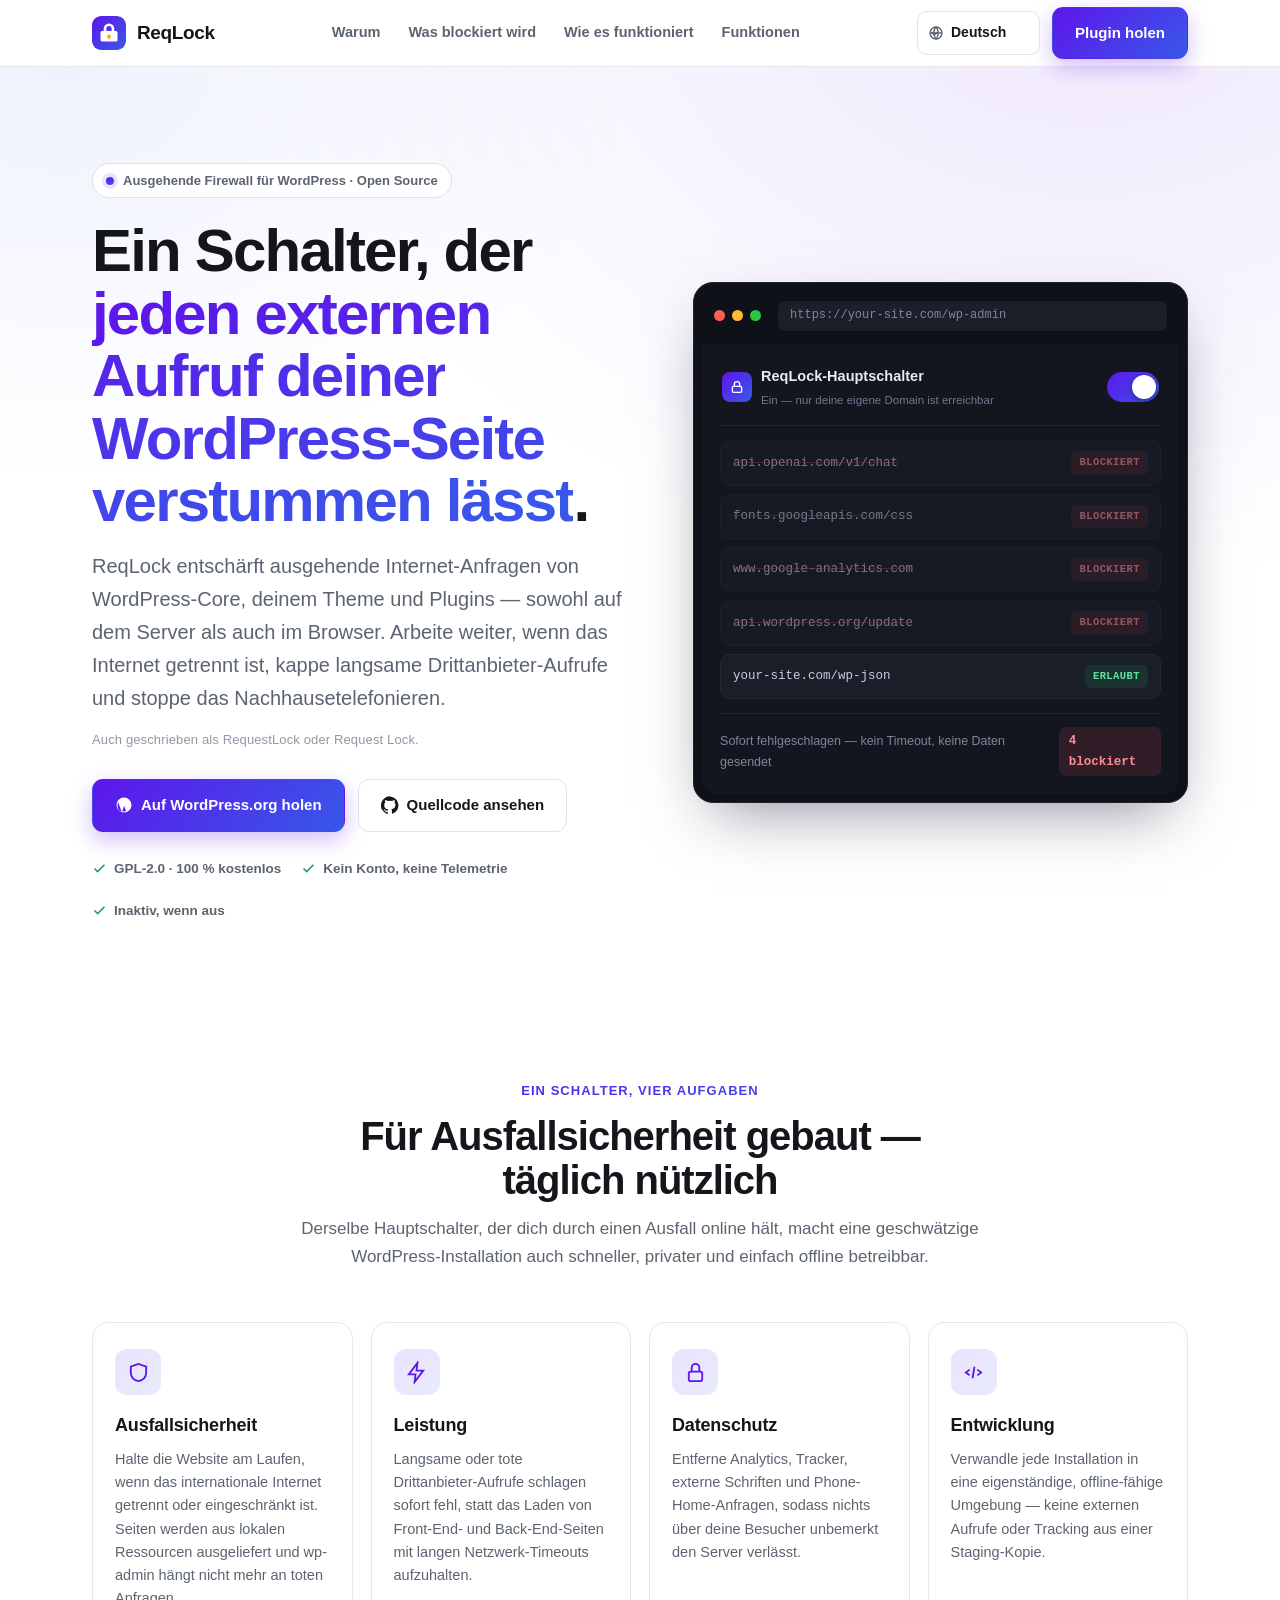
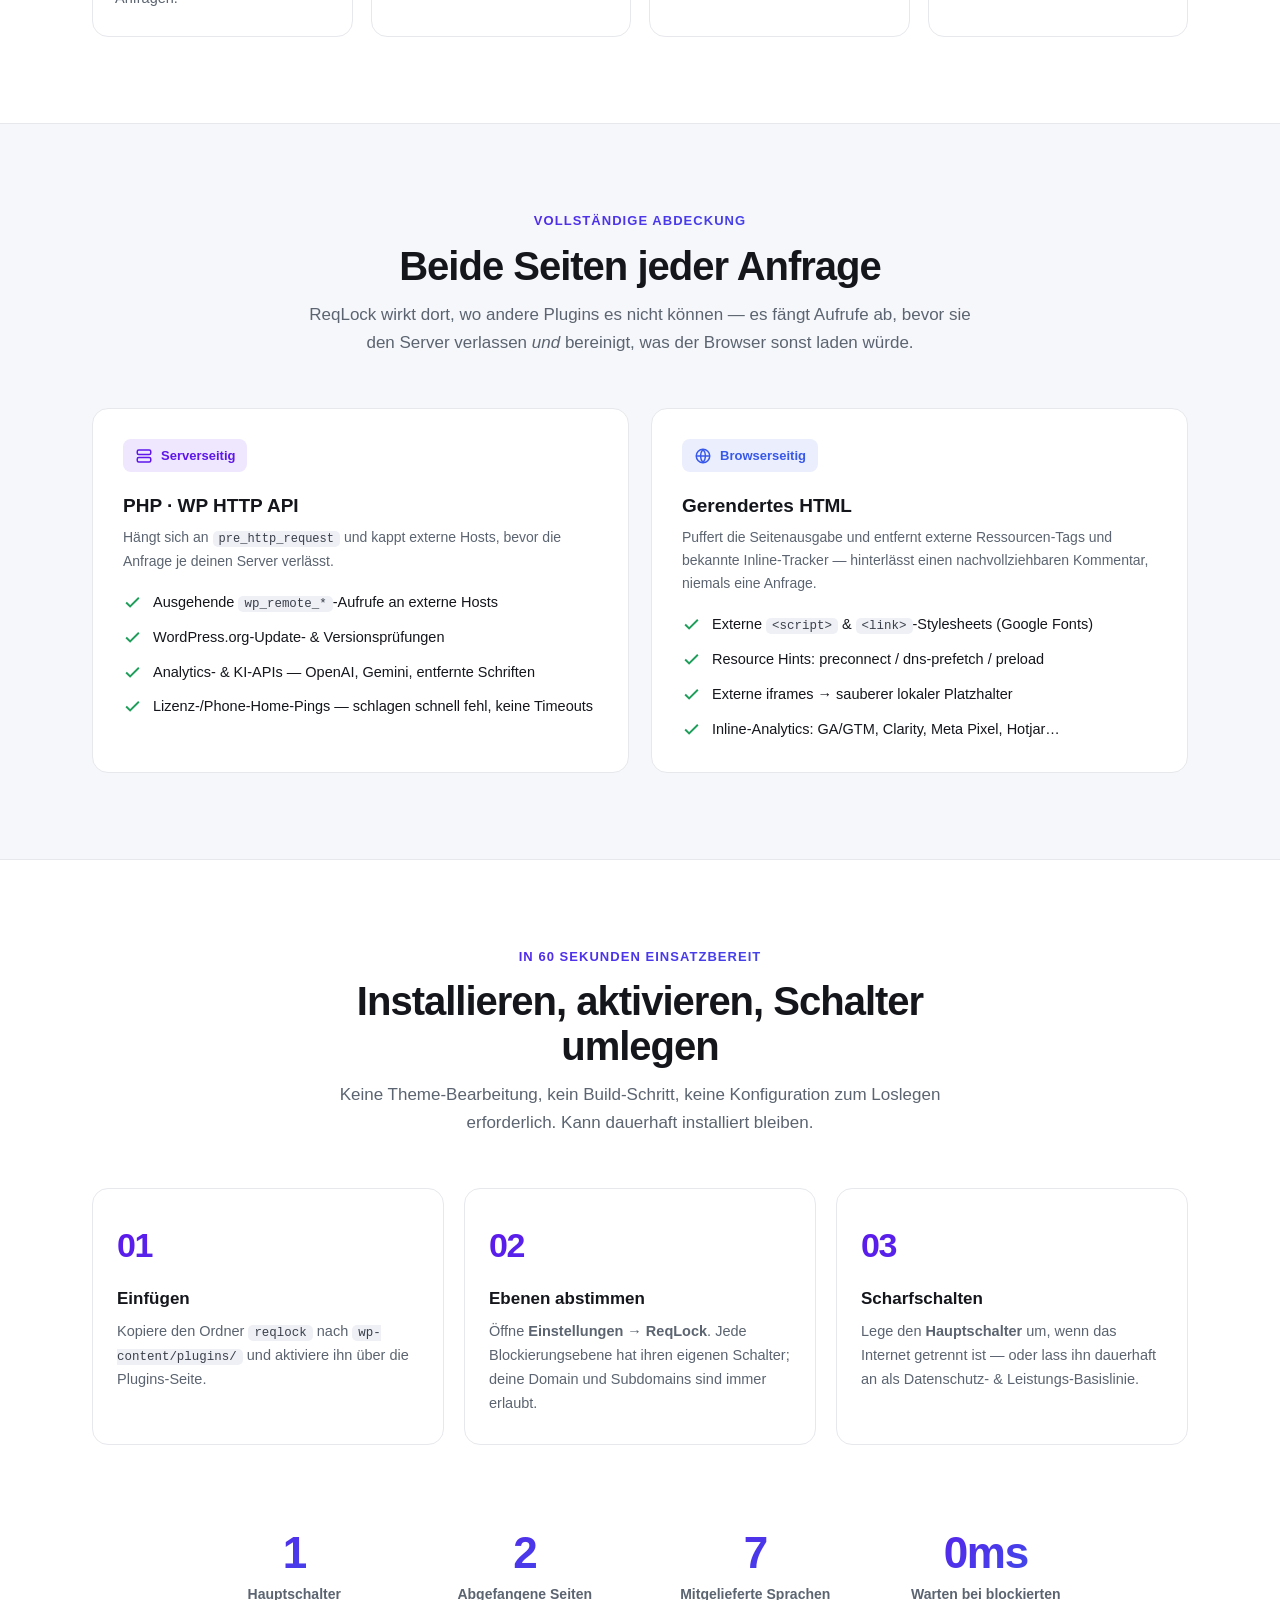
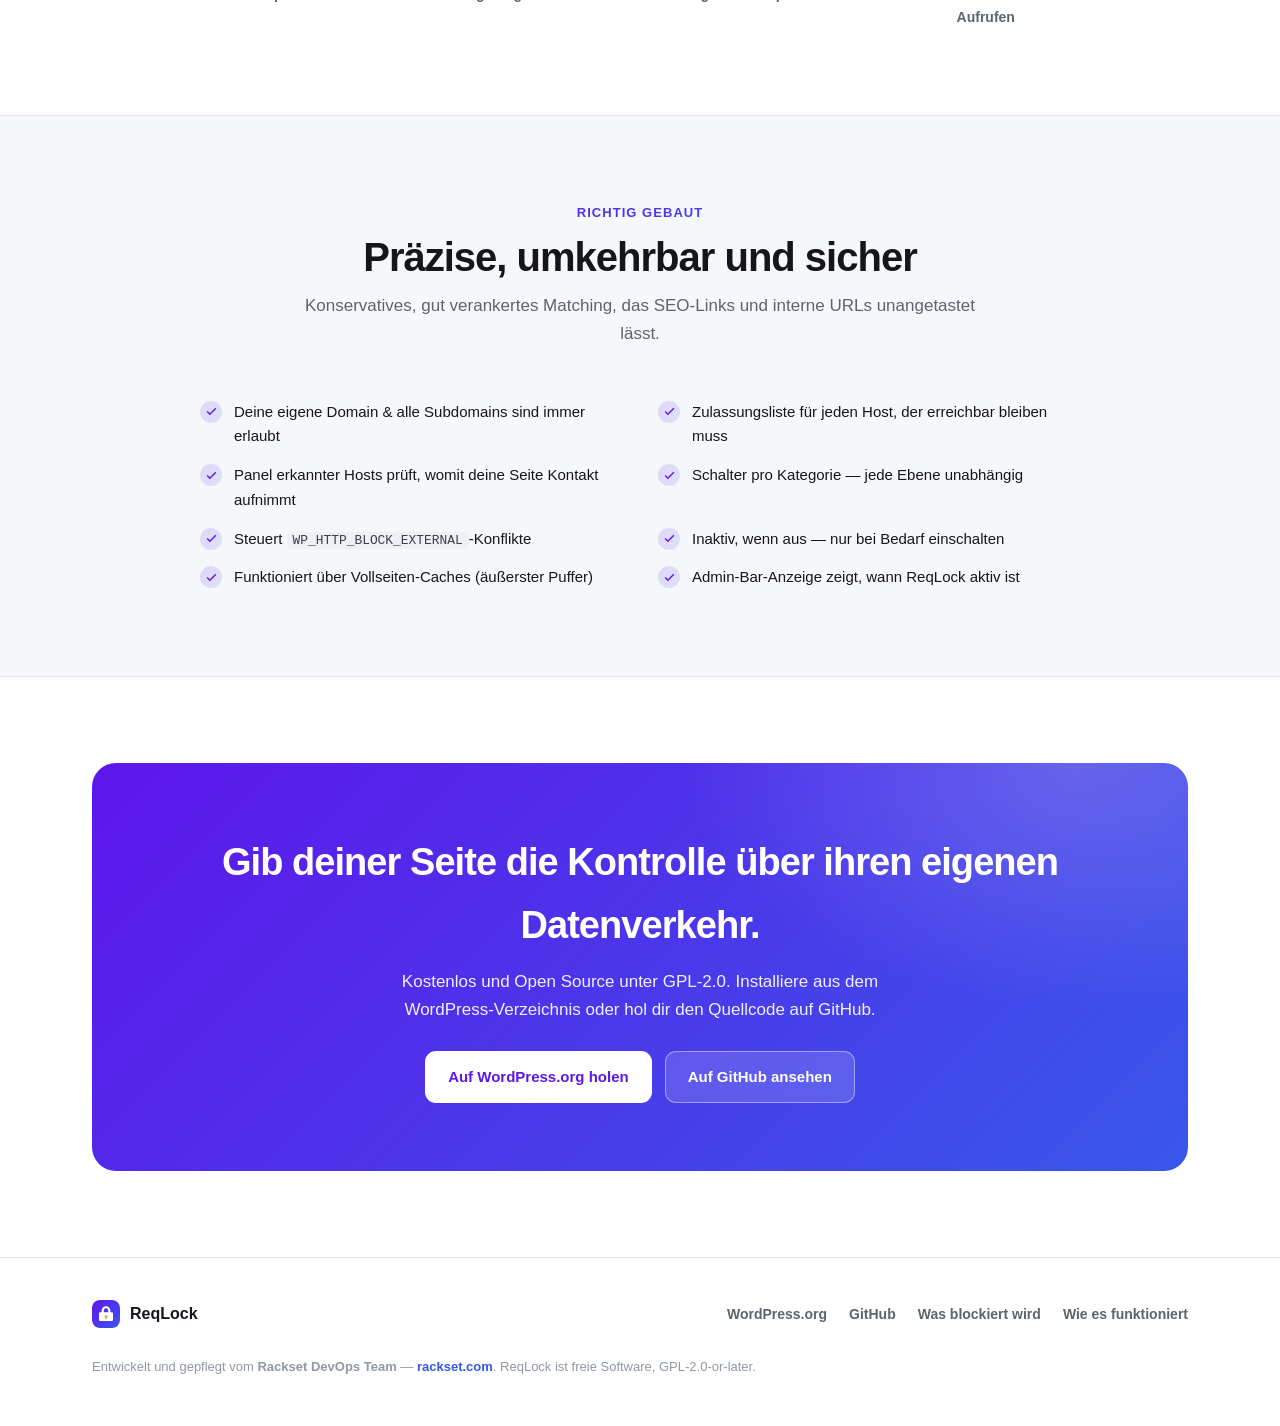
==== landing/site/de/index.html @ 028c1bdb "site: commit ReqLock marketing site source + build (localized static landing) Static landing-site pi" ====
<!DOCTYPE html>
<html lang="de" dir="ltr">
<head>
<meta charset="UTF-8" />
<meta name="viewport" content="width=device-width, initial-scale=1.0" />
<title>ReqLock — Eine ausgehende Firewall für WordPress</title>
<meta name="description" content="ReqLock ist ein WordPress-Plugin mit zentralem Hauptschalter, das externe Internet-Aufrufe von Core, Themes und Plugins entschärft — für Ausfallsicherheit, Leistung, Datenschutz und Offline-Entwicklung. Ein Schalter, vollständig umkehrbar." />
<meta name="theme-color" content="#5e16eb" />
<!-- This page makes ZERO external requests — exactly what ReqLock does. System fonts, inline SVG, inline i18n, no CDN. -->
<link rel="icon" href="data:image/svg+xml,<svg xmlns='http://www.w3.org/2000/svg' viewBox='0 0 64 64'><defs><linearGradient id='g' x1='0' y1='0' x2='1' y2='1'><stop offset='0' stop-color='%235e16eb'/><stop offset='1' stop-color='%233858e9'/></linearGradient></defs><rect width='64' height='64' rx='14' fill='url(%23g)'/><path d='M22 28v-4a10 10 0 0 1 20 0v4h3a3 3 0 0 1 3 3v14a3 3 0 0 1-3 3H19a3 3 0 0 1-3-3V31a3 3 0 0 1 3-3h3zm5 0h10v-4a5 5 0 0 0-10 0v4z' fill='%23fff'/><circle cx='32' cy='38' r='3.4' fill='%23f4a91e'/><rect x='30.4' y='38' width='3.2' height='6' rx='1.6' fill='%23f4a91e'/></svg>" />
<style>
  :root{
    --purple:#5e16eb; --blue:#3858e9; --amber:#f4a91e;
    --ink:#14161c; --muted:#5b6470; --soft:#f6f7fb; --soft2:#eef0f6;
    --line:#e6e8ec; --line2:#dfe2ea; --white:#fff;
    --grad:linear-gradient(135deg,var(--purple),var(--blue));
    --radius:16px; --maxw:1140px;
    --green:#1e9e5a; --red:#e2465b;
  }
  *{box-sizing:border-box;margin:0;padding:0}
  html{scroll-behavior:smooth}
  body{
    font:16px/1.65 -apple-system,BlinkMacSystemFont,"Segoe UI",Roboto,"Helvetica Neue",Arial,"Noto Sans","Noto Sans Arabic",Tahoma,sans-serif;
    color:var(--ink);background:var(--white);-webkit-font-smoothing:antialiased;
  }
  a{color:inherit;text-decoration:none}
  .wrap{max-width:var(--maxw);margin:0 auto;padding:0 22px}
  .grad-text{background:var(--grad);-webkit-background-clip:text;background-clip:text;-webkit-text-fill-color:transparent}

  .btn{display:inline-flex;align-items:center;gap:8px;padding:13px 22px;border-radius:11px;font-weight:700;font-size:15px;border:1.5px solid transparent;transition:transform .15s ease,box-shadow .15s ease,background .15s ease;cursor:pointer;white-space:nowrap}
  .btn:hover{transform:translateY(-2px)}
  .btn-primary{background:var(--grad);color:#fff;box-shadow:0 8px 22px rgba(94,22,235,.28)}
  .btn-primary:hover{box-shadow:0 12px 28px rgba(94,22,235,.36)}
  .btn-ghost{background:#fff;color:var(--ink);border-color:var(--line2)}
  .btn-ghost:hover{border-color:var(--purple);color:var(--purple)}
  .btn-light{background:rgba(255,255,255,.14);color:#fff;border-color:rgba(255,255,255,.4)}
  .btn-light:hover{background:rgba(255,255,255,.22)}
  .btn-solid-light{background:#fff;color:var(--purple)}
  .ico{width:18px;height:18px;flex:none}

  header.nav{position:sticky;top:0;z-index:50;background:rgba(255,255,255,.82);backdrop-filter:saturate(160%) blur(12px);border-bottom:1px solid var(--line)}
  .nav-in{display:flex;align-items:center;justify-content:space-between;height:66px;gap:16px}
  .brand{display:flex;align-items:center;gap:11px;font-weight:800;font-size:19px;letter-spacing:-.02em}
  .brand .logo{width:34px;height:34px;border-radius:9px;flex:none}
  .nav-links{display:flex;align-items:center;gap:28px}
  .nav-links a.lnk{color:var(--muted);font-weight:600;font-size:14.5px}
  .nav-links a.lnk:hover{color:var(--ink)}
  .nav-cta{display:flex;align-items:center;gap:12px}

  /* Language switcher */
  .lang{position:relative;display:inline-flex;align-items:center}
  .lang svg{position:absolute;left:11px;width:16px;height:16px;color:var(--muted);pointer-events:none}
  .lang select{appearance:none;-webkit-appearance:none;background:#fff;border:1.5px solid var(--line2);color:var(--ink);font:inherit;font-weight:600;font-size:14px;padding:9px 30px 9px 33px;border-radius:10px;cursor:pointer;transition:border-color .15s}
  .lang select:hover{border-color:var(--purple)}
  .lang .chev{position:absolute;right:11px;width:13px;height:13px;color:var(--muted);pointer-events:none}
  [dir=rtl] .lang svg{left:auto;right:11px}
  [dir=rtl] .lang select{padding:9px 33px 9px 30px}
  [dir=rtl] .lang .chev{right:auto;left:11px}

  @media(max-width:980px){.nav-links a.lnk{display:none}}
  @media(max-width:560px){.brand span.bt{display:none}.btn.nav-get{display:none}}

  .hero{position:relative;overflow:hidden;background:
    radial-gradient(120% 120% at 85% -10%,rgba(94,22,235,.10),transparent 55%),
    radial-gradient(90% 90% at 5% 0%,rgba(56,88,233,.08),transparent 50%);
    padding:clamp(48px,8vw,96px) 0 clamp(40px,6vw,72px)}
  .hero-grid{display:grid;grid-template-columns:1.05fr .95fr;gap:54px;align-items:center}
  .eyebrow{display:inline-flex;align-items:center;gap:9px;background:#fff;border:1px solid var(--line2);color:var(--muted);font-weight:600;font-size:13px;padding:6px 13px;border-radius:999px;margin-bottom:22px}
  .eyebrow .dot{width:8px;height:8px;border-radius:50%;background:var(--grad);box-shadow:0 0 0 4px rgba(94,22,235,.12)}
  .hero h1{font-size:clamp(38px,5.4vw,60px);line-height:1.04;letter-spacing:-.03em;font-weight:850;margin-bottom:18px}
  .hero p.sub{font-size:clamp(17px,2vw,20px);color:var(--muted);max-width:560px;margin-bottom:14px}
  .hero .alt{font-size:13px;color:#9098a6;letter-spacing:.01em;margin-bottom:28px}
  .hero .alt b{color:var(--muted);font-weight:600}
  .hero-btns{display:flex;gap:13px;flex-wrap:wrap;margin-bottom:26px}
  .trust{display:flex;gap:20px;flex-wrap:wrap;color:var(--muted);font-size:13.5px;font-weight:600}
  .trust span.t{display:inline-flex;align-items:center;gap:7px}
  .trust svg{width:15px;height:15px;color:var(--green)}
  @media(max-width:880px){.hero-grid{grid-template-columns:1fr;gap:40px}}

  .demo{background:#0f1118;border-radius:20px;padding:6px;box-shadow:0 24px 60px -20px rgba(20,18,48,.5);border:1px solid #20242f}
  .demo-bar{display:flex;align-items:center;gap:7px;padding:12px 14px}
  .demo-bar .d{width:11px;height:11px;border-radius:50%}
  .demo-bar .d.r{background:#ff5f57}.demo-bar .d.y{background:#febc2e}.demo-bar .d.g{background:#28c840}
  .demo-bar .url{margin-left:10px;background:#1b1f2a;color:#7d869b;font-size:12px;padding:5px 12px;border-radius:7px;flex:1;font-family:ui-monospace,SFMono-Regular,Menlo,monospace}
  .demo-body{background:#13161f;border-radius:0 0 15px 15px;padding:18px;margin:0 2px 2px}
  .switch-row{display:flex;align-items:center;justify-content:space-between;gap:14px;padding:4px 2px 16px;border-bottom:1px solid #232733;margin-bottom:14px}
  .switch-row .lbl{color:#e8ebf2;font-weight:700;font-size:14.5px;display:flex;align-items:center;gap:9px}
  .switch-row .lbl small{display:block;color:#6f7891;font-weight:500;font-size:11.5px;margin-top:2px}
  .switch-row .lbl .lk{width:30px;height:30px;border-radius:8px;background:var(--grad);display:grid;place-items:center;flex:none}
  .switch-row .lbl .lk svg{width:16px;height:16px;color:#fff}
  .toggle{position:relative;width:52px;height:30px;flex:none;cursor:pointer}
  .toggle input{position:absolute;opacity:0;width:100%;height:100%;margin:0;cursor:pointer;z-index:2}
  .toggle .track{position:absolute;inset:0;background:#2a2f3d;border-radius:999px;transition:background .25s}
  .toggle .knob{position:absolute;top:3px;left:3px;width:24px;height:24px;background:#fff;border-radius:50%;transition:transform .25s;box-shadow:0 2px 6px rgba(0,0,0,.4)}
  .toggle input:checked ~ .track{background:linear-gradient(135deg,var(--purple),var(--blue))}
  .toggle input:checked ~ .knob{transform:translateX(22px)}
  .reqs{list-style:none;display:flex;flex-direction:column;gap:8px}
  .req{display:flex;align-items:center;gap:11px;background:#1a1e29;border:1px solid #232733;border-radius:10px;padding:10px 12px;font-family:ui-monospace,SFMono-Regular,Menlo,monospace;font-size:12.5px;transition:opacity .3s,border-color .3s}
  .req .host{color:#c7cede;flex:1;overflow:hidden;text-overflow:ellipsis;white-space:nowrap}
  .req .tag{font-weight:700;font-size:10.5px;letter-spacing:.04em;padding:3px 8px;border-radius:6px;flex:none;font-family:inherit}
  .req .tag.allow{color:#5ce69a;background:rgba(30,158,90,.16)}
  .req .tag.block{color:#ff8a98;background:rgba(226,70,91,.16)}
  .req .tag.pending{color:#febc2e;background:rgba(254,188,46,.14)}
  .req svg{width:16px;height:16px;flex:none}
  .demo.armed .req.ext{opacity:.55}
  .demo.armed .req.ext .host{text-decoration:line-through;text-decoration-color:#e2465b80}
  .demo-foot{display:flex;align-items:center;justify-content:space-between;margin-top:14px;padding-top:13px;border-top:1px solid #232733;font-size:12.5px;color:#7d869b}
  .count-pill{font-family:ui-monospace,monospace;font-weight:700;color:#ff8a98;background:rgba(226,70,91,.14);padding:4px 10px;border-radius:7px;transition:color .3s,background .3s}
  .demo:not(.armed) .count-pill{color:#5ce69a;background:rgba(30,158,90,.14)}

  section{padding:clamp(54px,7vw,86px) 0}
  .sec-head{text-align:center;max-width:680px;margin:0 auto clamp(34px,4vw,52px)}
  .kicker{font-weight:700;font-size:13px;letter-spacing:.08em;text-transform:uppercase;margin-bottom:12px}
  .sec-head h2{font-size:clamp(28px,3.6vw,40px);line-height:1.12;letter-spacing:-.025em;font-weight:850;margin-bottom:12px}
  .sec-head p{color:var(--muted);font-size:17px}

  .jobs{display:grid;grid-template-columns:repeat(4,1fr);gap:18px}
  .job{background:var(--white);border:1px solid var(--line);border-radius:var(--radius);padding:26px 22px;transition:border-color .2s,transform .2s,box-shadow .2s}
  .job:hover{border-color:#cfc2f5;transform:translateY(-4px);box-shadow:0 16px 36px -16px rgba(94,22,235,.3)}
  .job .ji{width:46px;height:46px;border-radius:12px;display:grid;place-items:center;margin-bottom:16px;background:linear-gradient(135deg,rgba(94,22,235,.12),rgba(56,88,233,.12))}
  .job .ji svg{width:23px;height:23px;color:var(--purple)}
  .job h3{font-size:18px;margin-bottom:7px;letter-spacing:-.01em}
  .job p{color:var(--muted);font-size:14.5px;line-height:1.6}
  @media(max-width:920px){.jobs{grid-template-columns:repeat(2,1fr)}}
  @media(max-width:520px){.jobs{grid-template-columns:1fr}}

  .blocks-wrap{background:var(--soft);border-top:1px solid var(--line);border-bottom:1px solid var(--line)}
  .blocks{display:grid;grid-template-columns:1fr 1fr;gap:22px}
  .bcol{background:#fff;border:1px solid var(--line);border-radius:var(--radius);padding:30px}
  .bcol .badge{display:inline-flex;align-items:center;gap:8px;font-weight:700;font-size:13px;padding:6px 12px;border-radius:8px;margin-bottom:18px}
  .bcol.server .badge{color:var(--purple);background:rgba(94,22,235,.1)}
  .bcol.browser .badge{color:var(--blue);background:rgba(56,88,233,.1)}
  .bcol h3{font-size:19px;margin-bottom:4px}
  .bcol .desc{color:var(--muted);font-size:14px;margin-bottom:18px}
  .blist{list-style:none;display:flex;flex-direction:column;gap:11px}
  .blist li{display:flex;gap:11px;align-items:flex-start;font-size:14.5px;color:var(--ink)}
  .blist li svg{width:19px;height:19px;flex:none;margin-top:2px;color:var(--green)}
  code{background:var(--soft2);border-radius:5px;padding:1px 6px;font-size:.86em;font-family:ui-monospace,monospace;color:#3a3f49}
  @media(max-width:760px){.blocks{grid-template-columns:1fr}}

  .steps{display:grid;grid-template-columns:repeat(3,1fr);gap:20px;counter-reset:s}
  .step{position:relative;padding:28px 24px;border:1px solid var(--line);border-radius:var(--radius);background:#fff}
  .step::before{counter-increment:s;content:"0" counter(s);font-weight:850;font-size:34px;letter-spacing:-.04em;background:var(--grad);-webkit-background-clip:text;background-clip:text;-webkit-text-fill-color:transparent;display:block;margin-bottom:12px}
  .step h3{font-size:17px;margin-bottom:7px}
  .step p{color:var(--muted);font-size:14.5px}
  @media(max-width:760px){.steps{grid-template-columns:1fr}}

  .feat{display:grid;grid-template-columns:repeat(2,1fr);gap:14px 36px;max-width:880px;margin:0 auto}
  .feat li{list-style:none;display:flex;gap:12px;align-items:flex-start;font-size:15px}
  .feat li .ck{width:22px;height:22px;border-radius:50%;background:linear-gradient(135deg,rgba(94,22,235,.14),rgba(56,88,233,.14));display:grid;place-items:center;flex:none;margin-top:1px}
  .feat li .ck svg{width:13px;height:13px;color:var(--purple)}
  @media(max-width:640px){.feat{grid-template-columns:1fr}}

  .stats{display:grid;grid-template-columns:repeat(4,1fr);gap:22px;text-align:center;max-width:900px;margin:0 auto}
  .stat .n{font-size:clamp(30px,4vw,44px);font-weight:850;letter-spacing:-.03em;line-height:1;background:var(--grad);-webkit-background-clip:text;background-clip:text;-webkit-text-fill-color:transparent}
  .stat .l{color:var(--muted);font-size:14px;margin-top:8px;font-weight:600}
  @media(max-width:620px){.stats{grid-template-columns:repeat(2,1fr);gap:30px 22px}}

  .cta-band{position:relative;overflow:hidden;background:var(--grad);border-radius:24px;padding:clamp(44px,6vw,68px);text-align:center;color:#fff}
  .cta-band::after{content:"";position:absolute;inset:0;background:radial-gradient(60% 100% at 90% 0,rgba(255,255,255,.18),transparent 60%);pointer-events:none}
  .cta-band h2{font-size:clamp(26px,3.4vw,38px);letter-spacing:-.025em;margin-bottom:12px;position:relative}
  .cta-band p{font-size:17px;opacity:.92;max-width:520px;margin:0 auto 26px;position:relative}
  .cta-band .hero-btns{justify-content:center;position:relative;margin:0}

  footer{border-top:1px solid var(--line);padding:42px 0 48px;color:var(--muted)}
  .foot-in{display:flex;align-items:center;justify-content:space-between;gap:20px;flex-wrap:wrap}
  .foot-brand{display:flex;align-items:center;gap:10px;font-weight:800;color:var(--ink)}
  .foot-brand .logo{width:28px;height:28px;border-radius:8px}
  .foot-links{display:flex;gap:22px;font-size:14px;font-weight:600}
  .foot-links a:hover{color:var(--purple)}
  .foot-note{width:100%;font-size:13px;color:#9098a6;padding-top:8px}
  .foot-note a{color:var(--blue);font-weight:600}

  /* RTL niceties */
  [dir=rtl] .demo-bar .url{margin-left:0;margin-right:10px}
  [dir=rtl]{letter-spacing:0}
  [dir=rtl] .hero h1,[dir=rtl] .sec-head h2{letter-spacing:0}
</style>
  <meta name="robots" content="index,follow,max-image-preview:large,max-snippet:-1" />
  <link rel="canonical" href="https://apps.rackset.com/reqlock/de/" />
  <link rel="alternate" hreflang="x-default" href="https://apps.rackset.com/reqlock/" />
  <link rel="alternate" hreflang="en" href="https://apps.rackset.com/reqlock/" />
  <link rel="alternate" hreflang="de" href="https://apps.rackset.com/reqlock/de/" />
  <link rel="alternate" hreflang="es" href="https://apps.rackset.com/reqlock/es/" />
  <link rel="alternate" hreflang="fr" href="https://apps.rackset.com/reqlock/fr/" />
  <link rel="alternate" hreflang="fa" href="https://apps.rackset.com/reqlock/fa/" />
  <link rel="alternate" hreflang="ja" href="https://apps.rackset.com/reqlock/ja/" />
  <link rel="alternate" hreflang="zh-Hans" href="https://apps.rackset.com/reqlock/zh/" />
  <meta property="og:type" content="website" />
  <meta property="og:site_name" content="ReqLock" />
  <meta property="og:title" content="ReqLock — Eine ausgehende Firewall für WordPress" />
  <meta property="og:description" content="ReqLock ist ein WordPress-Plugin mit zentralem Hauptschalter, das externe Internet-Aufrufe von Core, Themes und Plugins entschärft — für Ausfallsicherheit, Leistung, Datenschutz und Offline-Entwicklung. Ein Schalter, vollständig umkehrbar." />
  <meta property="og:url" content="https://apps.rackset.com/reqlock/de/" />
  <meta property="og:image" content="https://apps.rackset.com/reqlock/og.png" />
  <meta property="og:image:width" content="1544" />
  <meta property="og:image:height" content="500" />
  <meta property="og:locale" content="de_DE" />
  <meta property="og:locale:alternate" content="en_US" />
  <meta property="og:locale:alternate" content="es_ES" />
  <meta property="og:locale:alternate" content="fr_FR" />
  <meta property="og:locale:alternate" content="fa_IR" />
  <meta property="og:locale:alternate" content="ja_JP" />
  <meta property="og:locale:alternate" content="zh_CN" />
  <meta name="twitter:card" content="summary_large_image" />
  <meta name="twitter:title" content="ReqLock — Eine ausgehende Firewall für WordPress" />
  <meta name="twitter:description" content="ReqLock ist ein WordPress-Plugin mit zentralem Hauptschalter, das externe Internet-Aufrufe von Core, Themes und Plugins entschärft — für Ausfallsicherheit, Leistung, Datenschutz und Offline-Entwicklung. Ein Schalter, vollständig umkehrbar." />
  <meta name="twitter:image" content="https://apps.rackset.com/reqlock/og.png" />
  <script type="application/ld+json">{"@context": "https://schema.org", "@type": "SoftwareApplication", "name": "ReqLock", "description": "ReqLock ist ein WordPress-Plugin mit zentralem Hauptschalter, das externe Internet-Aufrufe von Core, Themes und Plugins entschärft — für Ausfallsicherheit, Leistung, Datenschutz und Offline-Entwicklung. Ein Schalter, vollständig umkehrbar.", "applicationCategory": "SecurityApplication", "operatingSystem": "WordPress", "url": "https://apps.rackset.com/reqlock/de/", "inLanguage": "de", "image": "https://apps.rackset.com/reqlock/og.png", "softwareLicense": "GPL-2.0-or-later", "isAccessibleForFree": true, "offers": {"@type": "Offer", "price": "0", "priceCurrency": "USD"}, "author": {"@type": "Organization", "name": "Rackset DevOps Team", "url": "https://rackset.com/"}, "downloadUrl": "https://de.wordpress.org/plugins/reqlock/"}</script>
</head>
<body>

<header class="nav">
  <div class="wrap nav-in">
    <a href="#top" class="brand">
      <svg class="logo" viewBox="0 0 64 64" aria-hidden="true"><defs><linearGradient id="lg" x1="0" y1="0" x2="1" y2="1"><stop offset="0" stop-color="#5e16eb"/><stop offset="1" stop-color="#3858e9"/></linearGradient></defs><rect width="64" height="64" rx="14" fill="url(#lg)"/><path d="M22 28v-4a10 10 0 0 1 20 0v4h3a3 3 0 0 1 3 3v14a3 3 0 0 1-3 3H19a3 3 0 0 1-3-3V31a3 3 0 0 1 3-3h3zm5 0h10v-4a5 5 0 0 0-10 0v4z" fill="#fff"/><circle cx="32" cy="38" r="3.4" fill="#f4a91e"/><rect x="30.4" y="38" width="3.2" height="6" rx="1.6" fill="#f4a91e"/></svg>
      <span class="bt">ReqLock</span>
    </a>
    <nav class="nav-links">
      <a class="lnk" href="#why" data-i18n="nav.why">Warum</a>
      <a class="lnk" href="#blocks" data-i18n="nav.blocks">Was blockiert wird</a>
      <a class="lnk" href="#how" data-i18n="nav.how">Wie es funktioniert</a>
      <a class="lnk" href="#features" data-i18n="nav.features">Funktionen</a>
    </nav>
    <div class="nav-cta">
      <span class="lang">
        <svg viewBox="0 0 24 24" fill="none" stroke="currentColor" stroke-width="2" aria-hidden="true"><circle cx="12" cy="12" r="9"/><path d="M3 12h18M12 3a14 14 0 0 1 0 18M12 3a14 14 0 0 0 0 18"/></svg>
        <select id="lang" aria-label="Language"></select>
        <svg class="chev" viewBox="0 0 24 24" fill="none" stroke="currentColor" stroke-width="2.5" aria-hidden="true"><path d="m6 9 6 6 6-6"/></svg>
      </span>
      <a class="btn btn-primary nav-get" href="https://de.wordpress.org/plugins/reqlock/"><span data-i18n="nav.getplugin">Plugin holen</span></a>
    </div>
  </div>
</header>

<a id="top"></a>

<section class="hero">
  <div class="wrap hero-grid">
    <div class="hero-copy">
      <span class="eyebrow"><span class="dot"></span> <span data-i18n="hero.eyebrow">Ausgehende Firewall für WordPress · Open Source</span></span>
      <h1 data-i18n="hero.h1">Ein Schalter, der <span class="grad-text">jeden externen Aufruf deiner WordPress-Seite verstummen lässt</span>.</h1>
      <p class="sub" data-i18n="hero.sub">ReqLock entschärft ausgehende Internet-Anfragen von WordPress-Core, deinem Theme und Plugins — sowohl auf dem Server als auch im Browser. Arbeite weiter, wenn das Internet getrennt ist, kappe langsame Drittanbieter-Aufrufe und stoppe das Nachhausetelefonieren.</p>
      <p class="alt"><span data-i18n="hero.altlabel">Auch geschrieben als RequestLock oder Request Lock.</span></p>
      <div class="hero-btns">
        <a class="btn btn-primary" href="https://de.wordpress.org/plugins/reqlock/">
          <svg class="ico" viewBox="0 0 24 24" fill="currentColor" aria-hidden="true"><path d="M12 2a10 10 0 1 0 0 20 10 10 0 0 0 0-20Zm-8.5 10a8.5 8.5 0 0 1 .8-3.6l4.6 12.6A8.5 8.5 0 0 1 3.5 12Zm8.5 8.5c-.8 0-1.6-.1-2.3-.3l2.5-7.2 2.5 6.9.1.1a8.5 8.5 0 0 1-2.8.5Zm1.2-12.5c.5 0 1-.1 1-.1.4 0 .4.7-.1.7 0 0-.5.1-1 .1l3 9 1.8-6c.4-1.3 0-2.2-.4-2.9-.3-.6-.7-1-.7-1.6 0-.7.6-1.4 1.4-1.4h.1A8.5 8.5 0 0 0 7.7 4.2c.2 0 .4 0 .5.1.8 0 2-.1 2-.1.5 0 .5.7 0 .7 0 0-.5.1-1 .1l3 8.8 1-3c.4-1.1-.1-1.9-.3-2.4Z"/></svg>
          <span data-i18n="hero.cta1">Auf WordPress.org holen</span>
        </a>
        <a class="btn btn-ghost" href="https://github.com/rackset/reqlock/blob/main/i18n-readme/readme-de_DE.txt">
          <svg class="ico" viewBox="0 0 24 24" fill="currentColor" aria-hidden="true"><path d="M12 .5a12 12 0 0 0-3.8 23.4c.6.1.8-.3.8-.6v-2c-3.3.7-4-1.6-4-1.6-.6-1.4-1.3-1.8-1.3-1.8-1.1-.7 0-.7 0-.7 1.2.1 1.8 1.2 1.8 1.2 1.1 1.8 2.8 1.3 3.5 1 .1-.8.4-1.3.8-1.6-2.7-.3-5.5-1.3-5.5-5.9 0-1.3.5-2.4 1.2-3.2 0-.3-.5-1.5.2-3.2 0 0 1-.3 3.3 1.2a11.5 11.5 0 0 1 6 0C17 5 18 5.3 18 5.3c.7 1.7.2 2.9.1 3.2.8.8 1.2 1.9 1.2 3.2 0 4.6-2.8 5.6-5.5 5.9.4.4.8 1.1.8 2.2v3.3c0 .3.2.7.8.6A12 12 0 0 0 12 .5Z"/></svg>
          <span data-i18n="hero.cta2">Quellcode ansehen</span>
        </a>
      </div>
      <div class="trust">
        <span class="t"><svg viewBox="0 0 24 24" fill="none" stroke="currentColor" stroke-width="2.5"><path d="M20 6 9 17l-5-5"/></svg> <span data-i18n="hero.trust1">GPL-2.0 · 100 % kostenlos</span></span>
        <span class="t"><svg viewBox="0 0 24 24" fill="none" stroke="currentColor" stroke-width="2.5"><path d="M20 6 9 17l-5-5"/></svg> <span data-i18n="hero.trust2">Kein Konto, keine Telemetrie</span></span>
        <span class="t"><svg viewBox="0 0 24 24" fill="none" stroke="currentColor" stroke-width="2.5"><path d="M20 6 9 17l-5-5"/></svg> <span data-i18n="hero.trust3">Inaktiv, wenn aus</span></span>
      </div>
    </div>

    <div class="demo" id="demo" dir="ltr" aria-label="Interactive ReqLock demo">
      <div class="demo-bar">
        <span class="d r"></span><span class="d y"></span><span class="d g"></span>
        <span class="url">https://your-site.com/wp-admin</span>
      </div>
      <div class="demo-body">
        <div class="switch-row">
          <span class="lbl">
            <span class="lk"><svg viewBox="0 0 24 24" fill="none" stroke="currentColor" stroke-width="2"><rect x="5" y="11" width="14" height="9" rx="2"/><path d="M8 11V8a4 4 0 0 1 8 0v3"/></svg></span>
            <span><span data-i18n="demo.master">ReqLock-Hauptschalter</span><small id="state-txt">Aus — Seite erreicht das Internet frei</small></span>
          </span>
          <label class="toggle" title="Toggle ReqLock">
            <input type="checkbox" id="master" aria-label="ReqLock master switch">
            <span class="track"></span><span class="knob"></span>
          </label>
        </div>
        <ul class="reqs" id="reqs">
          <li class="req ext" data-ext="1"><span class="host">api.openai.com/v1/chat</span><span class="tag pending">gesendet</span></li>
          <li class="req ext" data-ext="1"><span class="host">fonts.googleapis.com/css</span><span class="tag pending">gesendet</span></li>
          <li class="req ext" data-ext="1"><span class="host">www.google-analytics.com</span><span class="tag pending">gesendet</span></li>
          <li class="req ext" data-ext="1"><span class="host">api.wordpress.org/update</span><span class="tag pending">gesendet</span></li>
          <li class="req"><span class="host">your-site.com/wp-json</span><span class="tag allow" data-i18n="demo.allowed">ERLAUBT</span></li>
        </ul>
        <div class="demo-foot">
          <span id="foot-txt">Aufrufe verlassen den Server</span>
          <span class="count-pill" id="count">0 blockiert</span>
        </div>
      </div>
    </div>
  </div>
</section>

<section id="why">
  <div class="wrap">
    <div class="sec-head">
      <div class="kicker grad-text" data-i18n="why.kicker">Ein Schalter, vier Aufgaben</div>
      <h2 data-i18n="why.h2">Für Ausfallsicherheit gebaut — täglich nützlich</h2>
      <p data-i18n="why.p">Derselbe Hauptschalter, der dich durch einen Ausfall online hält, macht eine geschwätzige WordPress-Installation auch schneller, privater und einfach offline betreibbar.</p>
    </div>
    <div class="jobs">
      <div class="job">
        <span class="ji"><svg viewBox="0 0 24 24" fill="none" stroke="currentColor" stroke-width="1.9"><path d="M12 3 4 6v6c0 5 3.5 8 8 9 4.5-1 8-4 8-9V6l-8-3Z"/></svg></span>
        <h3 data-i18n="job1.h">Ausfallsicherheit</h3>
        <p data-i18n="job1.p">Halte die Website am Laufen, wenn das internationale Internet getrennt oder eingeschränkt ist. Seiten werden aus lokalen Ressourcen ausgeliefert und wp-admin hängt nicht mehr an toten Anfragen.</p>
      </div>
      <div class="job">
        <span class="ji"><svg viewBox="0 0 24 24" fill="none" stroke="currentColor" stroke-width="1.9"><path d="M13 2 4 14h7l-1 8 9-12h-7l1-8Z"/></svg></span>
        <h3 data-i18n="job2.h">Leistung</h3>
        <p data-i18n="job2.p">Langsame oder tote Drittanbieter-Aufrufe schlagen sofort fehl, statt das Laden von Front-End- und Back-End-Seiten mit langen Netzwerk-Timeouts aufzuhalten.</p>
      </div>
      <div class="job">
        <span class="ji"><svg viewBox="0 0 24 24" fill="none" stroke="currentColor" stroke-width="1.9"><rect x="5" y="11" width="14" height="10" rx="2"/><path d="M8 11V7a4 4 0 0 1 8 0v4"/></svg></span>
        <h3 data-i18n="job3.h">Datenschutz</h3>
        <p data-i18n="job3.p">Entferne Analytics, Tracker, externe Schriften und Phone-Home-Anfragen, sodass nichts über deine Besucher unbemerkt den Server verlässt.</p>
      </div>
      <div class="job">
        <span class="ji"><svg viewBox="0 0 24 24" fill="none" stroke="currentColor" stroke-width="1.9"><path d="m8 9-4 3 4 3"/><path d="m16 9 4 3-4 3"/><path d="m13 6-2 12"/></svg></span>
        <h3 data-i18n="job4.h">Entwicklung</h3>
        <p data-i18n="job4.p">Verwandle jede Installation in eine eigenständige, offline-fähige Umgebung — keine externen Aufrufe oder Tracking aus einer Staging-Kopie.</p>
      </div>
    </div>
  </div>
</section>

<div class="blocks-wrap" id="blocks">
  <section>
    <div class="wrap">
      <div class="sec-head">
        <div class="kicker grad-text" data-i18n="blocks.kicker">Vollständige Abdeckung</div>
        <h2 data-i18n="blocks.h2">Beide Seiten jeder Anfrage</h2>
        <p data-i18n="blocks.p">ReqLock wirkt dort, wo andere Plugins es nicht können — es fängt Aufrufe ab, bevor sie den Server verlassen <em>und</em> bereinigt, was der Browser sonst laden würde.</p>
      </div>
      <div class="blocks">
        <div class="bcol server">
          <span class="badge"><svg class="ico" viewBox="0 0 24 24" fill="none" stroke="currentColor" stroke-width="2"><rect x="3" y="4" width="18" height="6" rx="2"/><rect x="3" y="14" width="18" height="6" rx="2"/><path d="M7 7h.01M7 17h.01"/></svg> <span data-i18n="blocks.server.badge">Serverseitig</span></span>
          <h3 data-i18n="blocks.server.h">PHP · WP HTTP API</h3>
          <p class="desc" data-i18n="blocks.server.desc">Hängt sich an <code>pre_http_request</code> und kappt externe Hosts, bevor die Anfrage je deinen Server verlässt.</p>
          <ul class="blist">
            <li><svg viewBox="0 0 24 24" fill="none" stroke="currentColor" stroke-width="2.4"><path d="M20 6 9 17l-5-5"/></svg> <span data-i18n="blocks.server.li1">Ausgehende <code>wp_remote_*</code>-Aufrufe an externe Hosts</span></li>
            <li><svg viewBox="0 0 24 24" fill="none" stroke="currentColor" stroke-width="2.4"><path d="M20 6 9 17l-5-5"/></svg> <span data-i18n="blocks.server.li2">WordPress.org-Update- &amp; Versionsprüfungen</span></li>
            <li><svg viewBox="0 0 24 24" fill="none" stroke="currentColor" stroke-width="2.4"><path d="M20 6 9 17l-5-5"/></svg> <span data-i18n="blocks.server.li3">Analytics- &amp; KI-APIs — OpenAI, Gemini, entfernte Schriften</span></li>
            <li><svg viewBox="0 0 24 24" fill="none" stroke="currentColor" stroke-width="2.4"><path d="M20 6 9 17l-5-5"/></svg> <span data-i18n="blocks.server.li4">Lizenz-/Phone-Home-Pings — schlagen schnell fehl, keine Timeouts</span></li>
          </ul>
        </div>
        <div class="bcol browser">
          <span class="badge"><svg class="ico" viewBox="0 0 24 24" fill="none" stroke="currentColor" stroke-width="2"><circle cx="12" cy="12" r="9"/><path d="M3 12h18M12 3a14 14 0 0 1 0 18M12 3a14 14 0 0 0 0 18"/></svg> <span data-i18n="blocks.browser.badge">Browserseitig</span></span>
          <h3 data-i18n="blocks.browser.h">Gerendertes HTML</h3>
          <p class="desc" data-i18n="blocks.browser.desc">Puffert die Seitenausgabe und entfernt externe Ressourcen-Tags und bekannte Inline-Tracker — hinterlässt einen nachvollziehbaren Kommentar, niemals eine Anfrage.</p>
          <ul class="blist">
            <li><svg viewBox="0 0 24 24" fill="none" stroke="currentColor" stroke-width="2.4"><path d="M20 6 9 17l-5-5"/></svg> <span data-i18n="blocks.browser.li1">Externe <code>&lt;script&gt;</code> &amp; <code>&lt;link&gt;</code>-Stylesheets (Google Fonts)</span></li>
            <li><svg viewBox="0 0 24 24" fill="none" stroke="currentColor" stroke-width="2.4"><path d="M20 6 9 17l-5-5"/></svg> <span data-i18n="blocks.browser.li2">Resource Hints: preconnect / dns-prefetch / preload</span></li>
            <li><svg viewBox="0 0 24 24" fill="none" stroke="currentColor" stroke-width="2.4"><path d="M20 6 9 17l-5-5"/></svg> <span data-i18n="blocks.browser.li3">Externe iframes → sauberer lokaler Platzhalter</span></li>
            <li><svg viewBox="0 0 24 24" fill="none" stroke="currentColor" stroke-width="2.4"><path d="M20 6 9 17l-5-5"/></svg> <span data-i18n="blocks.browser.li4">Inline-Analytics: GA/GTM, Clarity, Meta Pixel, Hotjar…</span></li>
          </ul>
        </div>
      </div>
    </div>
  </section>
</div>

<section id="how">
  <div class="wrap">
    <div class="sec-head">
      <div class="kicker grad-text" data-i18n="how.kicker">In 60 Sekunden einsatzbereit</div>
      <h2 data-i18n="how.h2">Installieren, aktivieren, Schalter umlegen</h2>
      <p data-i18n="how.p">Keine Theme-Bearbeitung, kein Build-Schritt, keine Konfiguration zum Loslegen erforderlich. Kann dauerhaft installiert bleiben.</p>
    </div>
    <div class="steps">
      <div class="step">
        <h3 data-i18n="step1.h">Einfügen</h3>
        <p data-i18n="step1.p">Kopiere den Ordner <code>reqlock</code> nach <code>wp-content/plugins/</code> und aktiviere ihn über die Plugins-Seite.</p>
      </div>
      <div class="step">
        <h3 data-i18n="step2.h">Ebenen abstimmen</h3>
        <p data-i18n="step2.p">Öffne <strong>Einstellungen → ReqLock</strong>. Jede Blockierungsebene hat ihren eigenen Schalter; deine Domain und Subdomains sind immer erlaubt.</p>
      </div>
      <div class="step">
        <h3 data-i18n="step3.h">Scharfschalten</h3>
        <p data-i18n="step3.p">Lege den <strong>Hauptschalter</strong> um, wenn das Internet getrennt ist — oder lass ihn dauerhaft an als Datenschutz- &amp; Leistungs-Basislinie.</p>
      </div>
    </div>
  </div>
</section>

<section style="padding-top:0">
  <div class="wrap">
    <div class="stats">
      <div class="stat"><div class="n">1</div><div class="l" data-i18n="stat1.l">Hauptschalter</div></div>
      <div class="stat"><div class="n">2</div><div class="l" data-i18n="stat2.l">Abgefangene Seiten</div></div>
      <div class="stat"><div class="n">7</div><div class="l" data-i18n="stat3.l">Mitgelieferte Sprachen</div></div>
      <div class="stat"><div class="n">0ms</div><div class="l" data-i18n="stat4.l">Warten bei blockierten Aufrufen</div></div>
    </div>
  </div>
</section>

<div class="blocks-wrap" id="features">
  <section>
    <div class="wrap">
      <div class="sec-head">
        <div class="kicker grad-text" data-i18n="feat.kicker">Richtig gebaut</div>
        <h2 data-i18n="feat.h2">Präzise, umkehrbar und sicher</h2>
        <p data-i18n="feat.p">Konservatives, gut verankertes Matching, das SEO-Links und interne URLs unangetastet lässt.</p>
      </div>
      <ul class="feat">
        <li><span class="ck"><svg viewBox="0 0 24 24" fill="none" stroke="currentColor" stroke-width="2.6"><path d="M20 6 9 17l-5-5"/></svg></span> <span data-i18n="feat1">Deine eigene Domain &amp; alle Subdomains sind immer erlaubt</span></li>
        <li><span class="ck"><svg viewBox="0 0 24 24" fill="none" stroke="currentColor" stroke-width="2.6"><path d="M20 6 9 17l-5-5"/></svg></span> <span data-i18n="feat2">Zulassungsliste für jeden Host, der erreichbar bleiben muss</span></li>
        <li><span class="ck"><svg viewBox="0 0 24 24" fill="none" stroke="currentColor" stroke-width="2.6"><path d="M20 6 9 17l-5-5"/></svg></span> <span data-i18n="feat3">Panel erkannter Hosts prüft, womit deine Seite Kontakt aufnimmt</span></li>
        <li><span class="ck"><svg viewBox="0 0 24 24" fill="none" stroke="currentColor" stroke-width="2.6"><path d="M20 6 9 17l-5-5"/></svg></span> <span data-i18n="feat4">Schalter pro Kategorie — jede Ebene unabhängig</span></li>
        <li><span class="ck"><svg viewBox="0 0 24 24" fill="none" stroke="currentColor" stroke-width="2.6"><path d="M20 6 9 17l-5-5"/></svg></span> <span data-i18n="feat5">Steuert <code>WP_HTTP_BLOCK_EXTERNAL</code>-Konflikte</span></li>
        <li><span class="ck"><svg viewBox="0 0 24 24" fill="none" stroke="currentColor" stroke-width="2.6"><path d="M20 6 9 17l-5-5"/></svg></span> <span data-i18n="feat6">Inaktiv, wenn aus — nur bei Bedarf einschalten</span></li>
        <li><span class="ck"><svg viewBox="0 0 24 24" fill="none" stroke="currentColor" stroke-width="2.6"><path d="M20 6 9 17l-5-5"/></svg></span> <span data-i18n="feat7">Funktioniert über Vollseiten-Caches (äußerster Puffer)</span></li>
        <li><span class="ck"><svg viewBox="0 0 24 24" fill="none" stroke="currentColor" stroke-width="2.6"><path d="M20 6 9 17l-5-5"/></svg></span> <span data-i18n="feat8">Admin-Bar-Anzeige zeigt, wann ReqLock aktiv ist</span></li>
      </ul>
    </div>
  </section>
</div>

<section>
  <div class="wrap">
    <div class="cta-band">
      <h2 data-i18n="cta.h2">Gib deiner Seite die Kontrolle über ihren eigenen Datenverkehr.</h2>
      <p data-i18n="cta.p">Kostenlos und Open Source unter GPL-2.0. Installiere aus dem WordPress-Verzeichnis oder hol dir den Quellcode auf GitHub.</p>
      <div class="hero-btns">
        <a class="btn btn-solid-light" href="https://de.wordpress.org/plugins/reqlock/"><span data-i18n="cta.btn1">Auf WordPress.org holen</span></a>
        <a class="btn btn-light" href="https://github.com/rackset/reqlock/blob/main/i18n-readme/readme-de_DE.txt"><span data-i18n="cta.btn2">Auf GitHub ansehen</span></a>
      </div>
    </div>
  </div>
</section>

<footer>
  <div class="wrap foot-in">
    <div class="foot-brand">
      <svg class="logo" viewBox="0 0 64 64" aria-hidden="true"><rect width="64" height="64" rx="14" fill="url(#lg)"/><path d="M22 28v-4a10 10 0 0 1 20 0v4h3a3 3 0 0 1 3 3v14a3 3 0 0 1-3 3H19a3 3 0 0 1-3-3V31a3 3 0 0 1 3-3h3zm5 0h10v-4a5 5 0 0 0-10 0v4z" fill="#fff"/><circle cx="32" cy="38" r="3.4" fill="#f4a91e"/><rect x="30.4" y="38" width="3.2" height="6" rx="1.6" fill="#f4a91e"/></svg>
      ReqLock
    </div>
    <div class="foot-links">
      <a href="https://de.wordpress.org/plugins/reqlock/">WordPress.org</a>
      <a href="https://github.com/rackset/reqlock/blob/main/i18n-readme/readme-de_DE.txt">GitHub</a>
      <a href="#blocks" data-i18n="nav.blocks">Was blockiert wird</a>
      <a href="#how" data-i18n="nav.how">Wie es funktioniert</a>
    </div>
    <p class="foot-note" data-i18n="foot.note">Entwickelt und gepflegt vom <strong>Rackset DevOps Team</strong> — <a href="https://rackset.com/">rackset.com</a>. ReqLock ist freie Software, GPL-2.0-or-later.</p>
  </div>
</footer>


<script id="rql-rt" type="application/json">{"lang":"de","langs":[{"code":"en","name":"English","url":"https://apps.rackset.com/reqlock/"},{"code":"de","name":"Deutsch","url":"https://apps.rackset.com/reqlock/de/"},{"code":"es","name":"Español","url":"https://apps.rackset.com/reqlock/es/"},{"code":"fr","name":"Français","url":"https://apps.rackset.com/reqlock/fr/"},{"code":"fa","name":"فارسی","url":"https://apps.rackset.com/reqlock/fa/"},{"code":"ja","name":"日本語","url":"https://apps.rackset.com/reqlock/ja/"},{"code":"zh","name":"简体中文","url":"https://apps.rackset.com/reqlock/zh/"}],"demo":{"stateOff":"Aus — Seite erreicht das Internet frei","stateOn":"Ein — nur deine eigene Domain ist erreichbar","footOff":"Aufrufe verlassen den Server","footOn":"Sofort fehlgeschlagen — kein Timeout, keine Daten gesendet","blocked":"BLOCKIERT","sent":"gesendet","blockedword":"blockiert"}}</script>
<script>
(function(){
  var RT=JSON.parse(document.getElementById('rql-rt').textContent);
  var sel=document.getElementById('lang');
  RT.langs.forEach(function(l){var o=document.createElement('option');o.value=l.code;o.textContent=l.name;if(l.code===RT.lang)o.selected=true;sel.appendChild(o);});
  sel.addEventListener('change',function(){for(var i=0;i<RT.langs.length;i++){if(RT.langs[i].code===sel.value){location.href=RT.langs[i].url;return;}}});
  var master=document.getElementById('master'),demo=document.getElementById('demo'),stateTxt=document.getElementById('state-txt'),footTxt=document.getElementById('foot-txt'),count=document.getElementById('count'),ext=[].slice.call(document.querySelectorAll('#reqs .req.ext .tag')),n=ext.length,D=RT.demo;
  function render(){var on=master.checked;demo.classList.toggle('armed',on);ext.forEach(function(t){t.textContent=on?D.blocked:D.sent;t.className='tag '+(on?'block':'pending');});count.textContent=(on?n:0)+' '+D.blockedword;stateTxt.textContent=on?D.stateOn:D.stateOff;footTxt.textContent=on?D.footOn:D.footOff;}
  master.addEventListener('change',render);render();
  var played=false,io=new IntersectionObserver(function(es){es.forEach(function(e){if(e.isIntersecting&&!played){played=true;setTimeout(function(){master.checked=true;render();},900);io.disconnect();}});},{threshold:.5});io.observe(demo);
})();
</script>
</body>
</html>
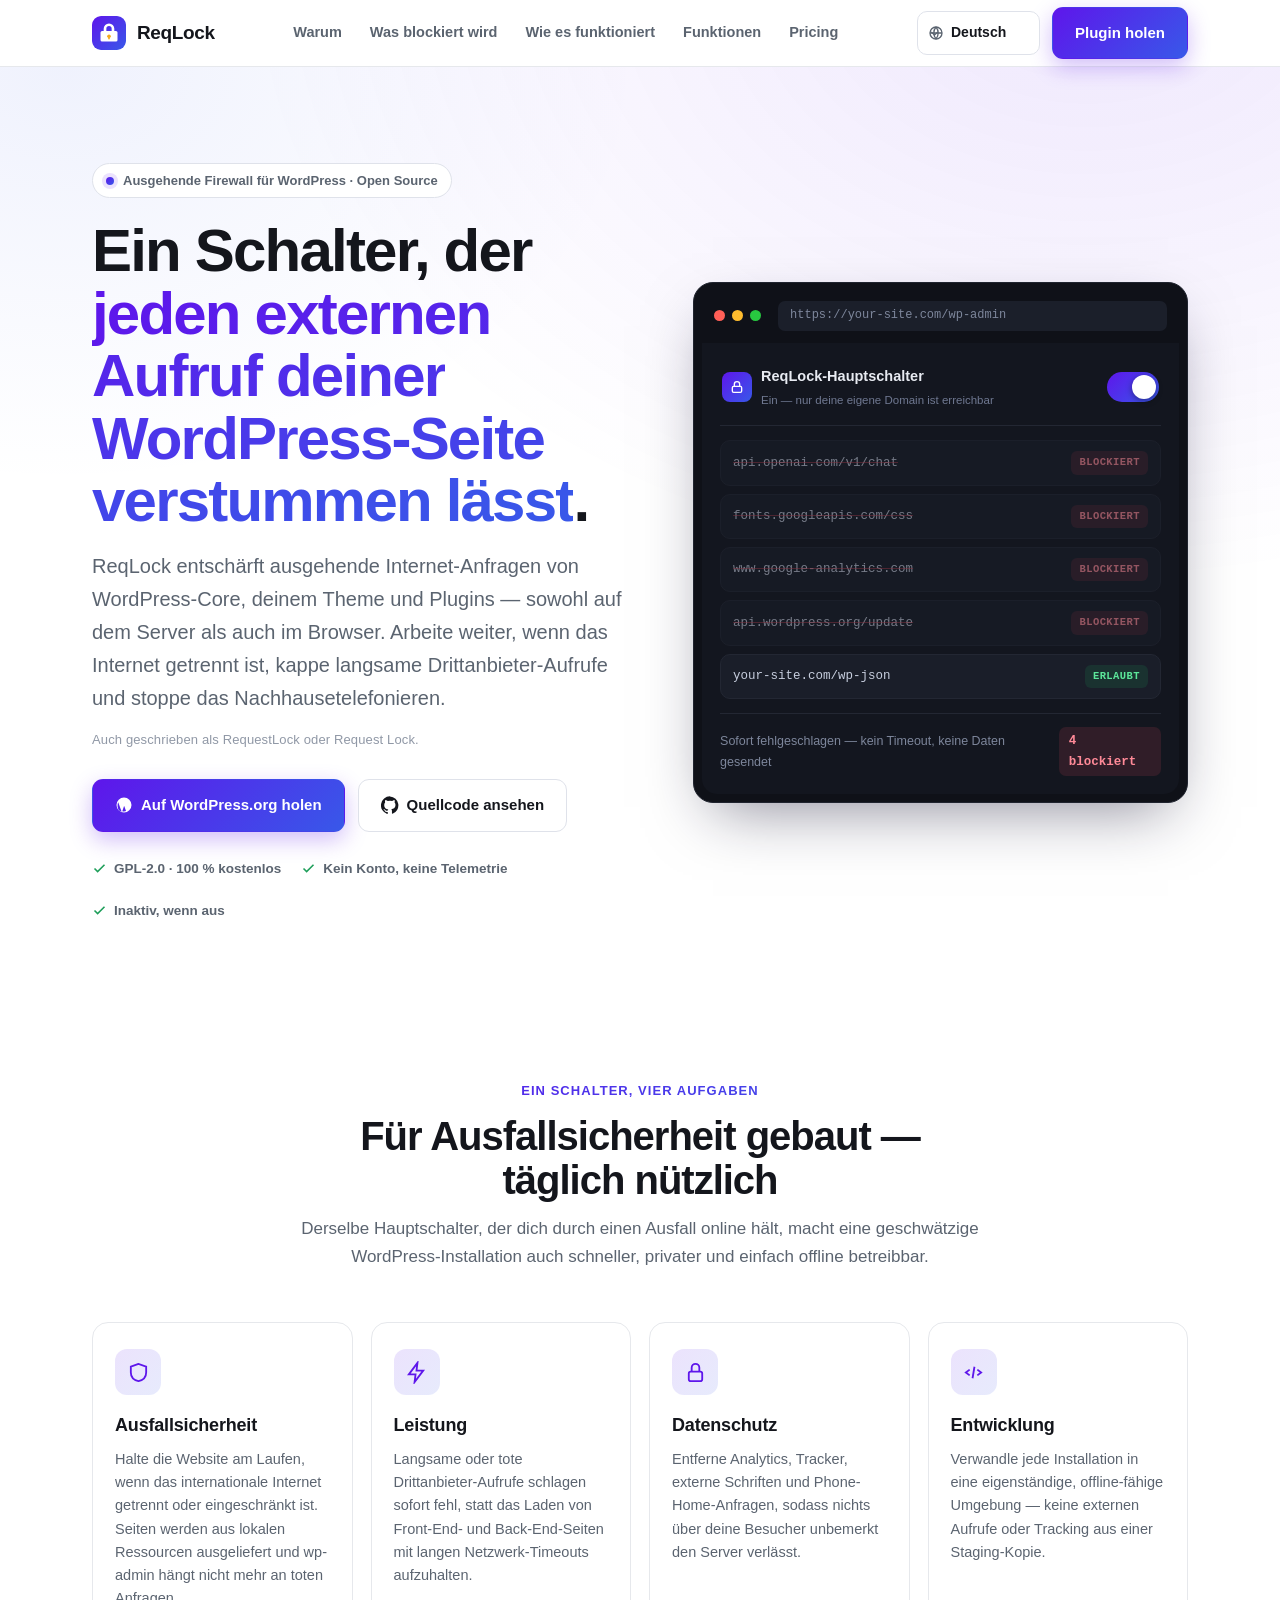
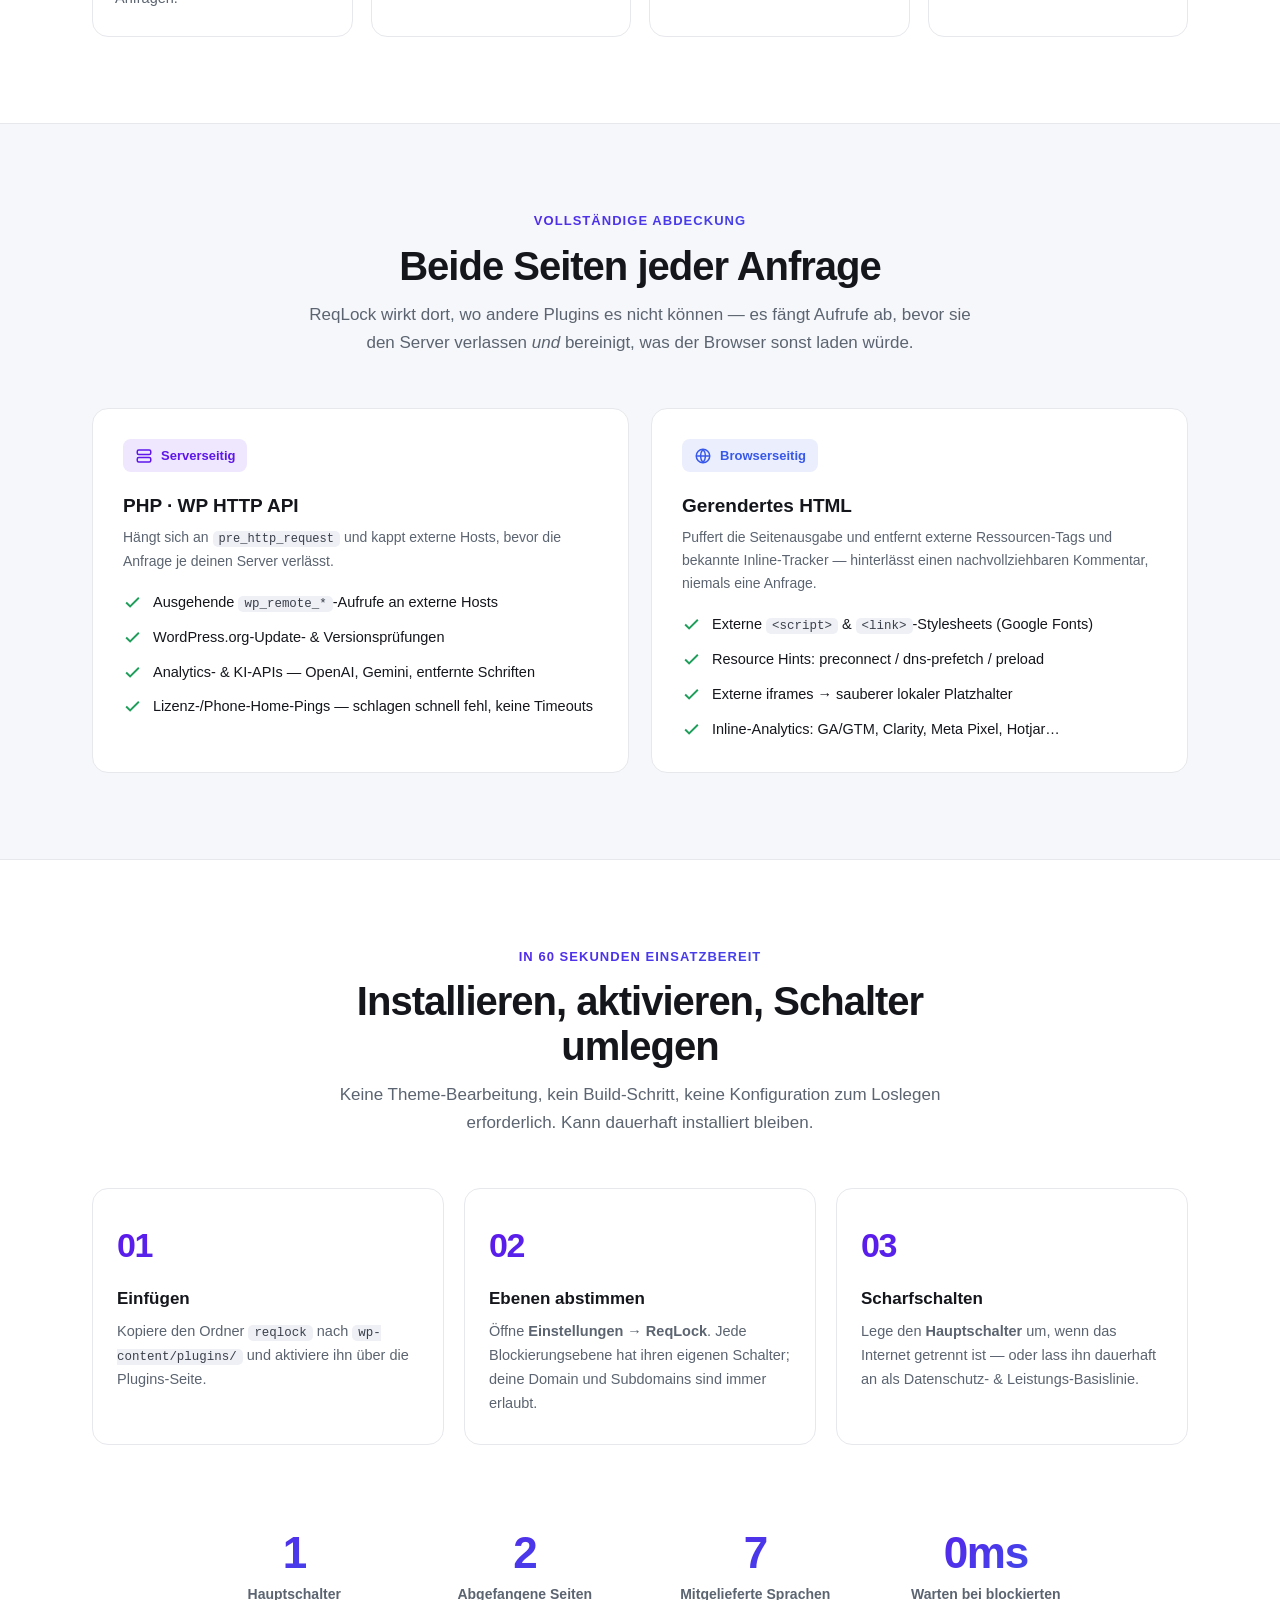
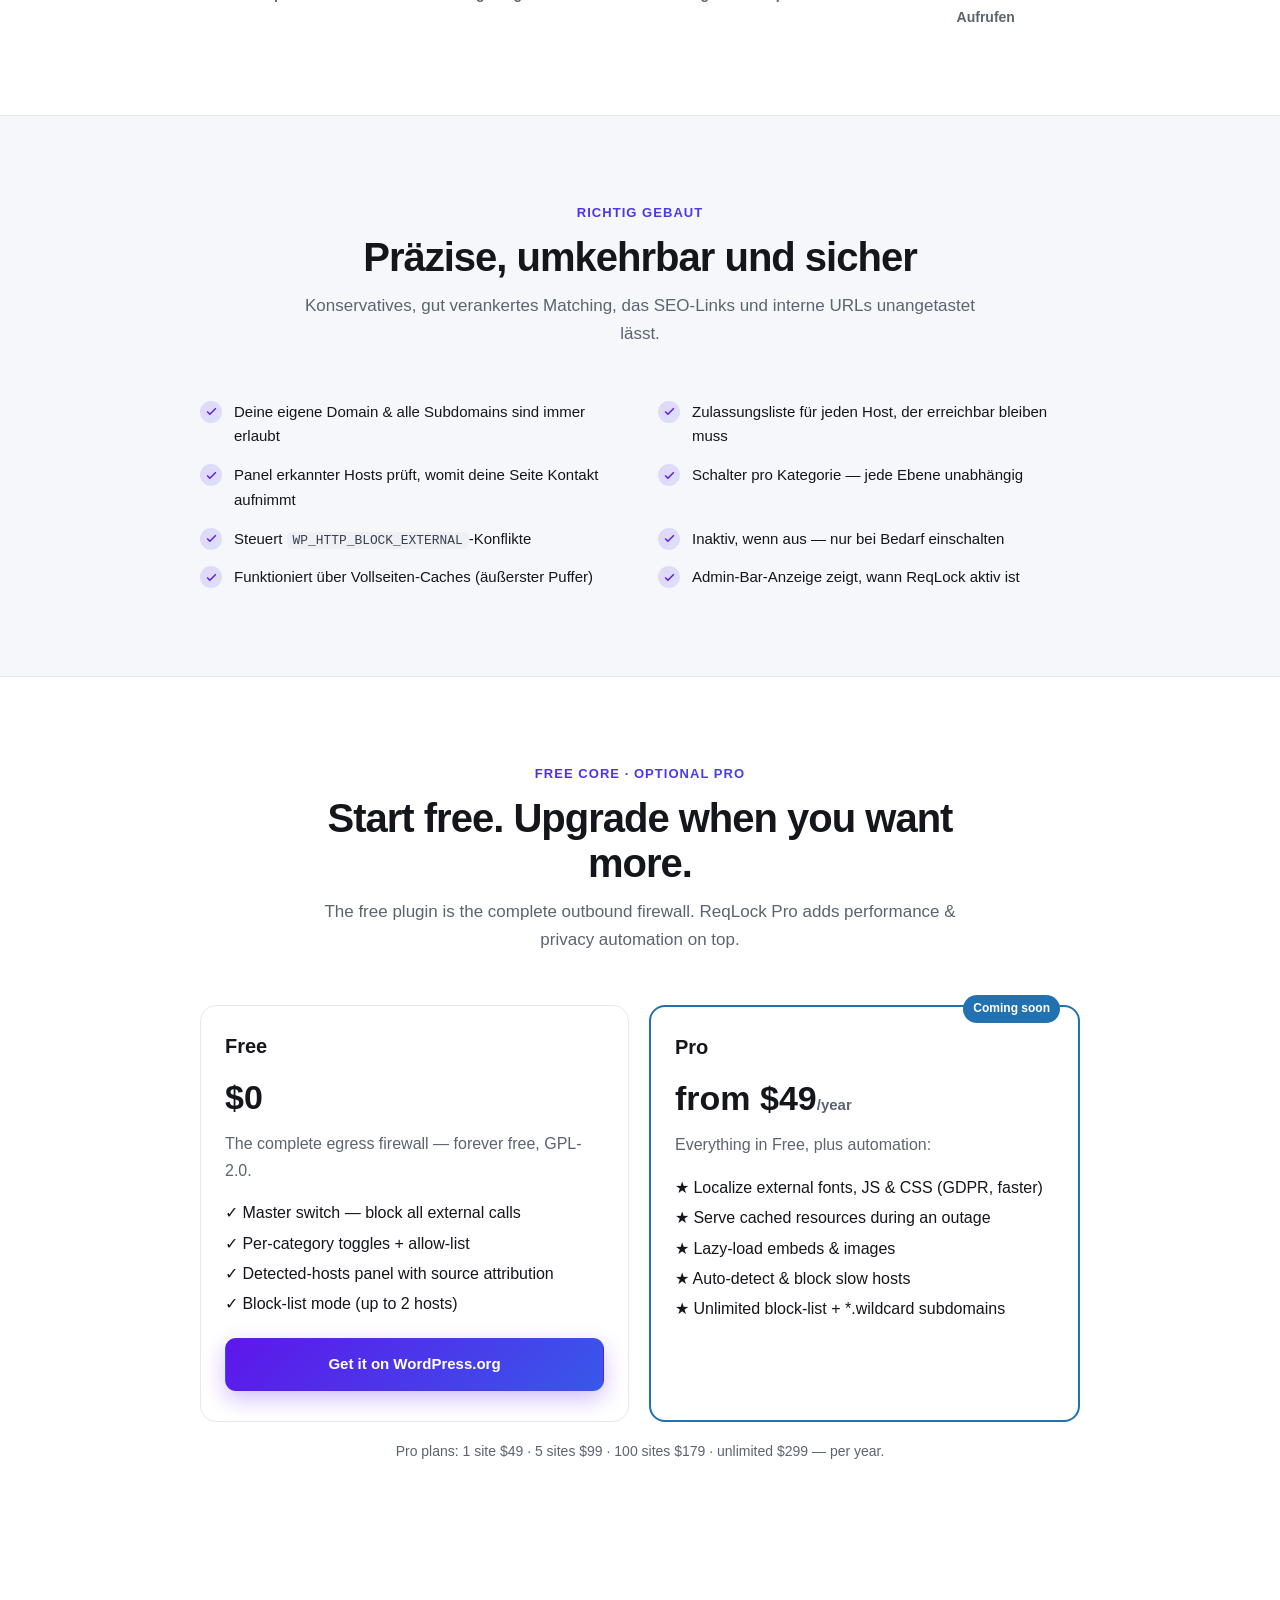
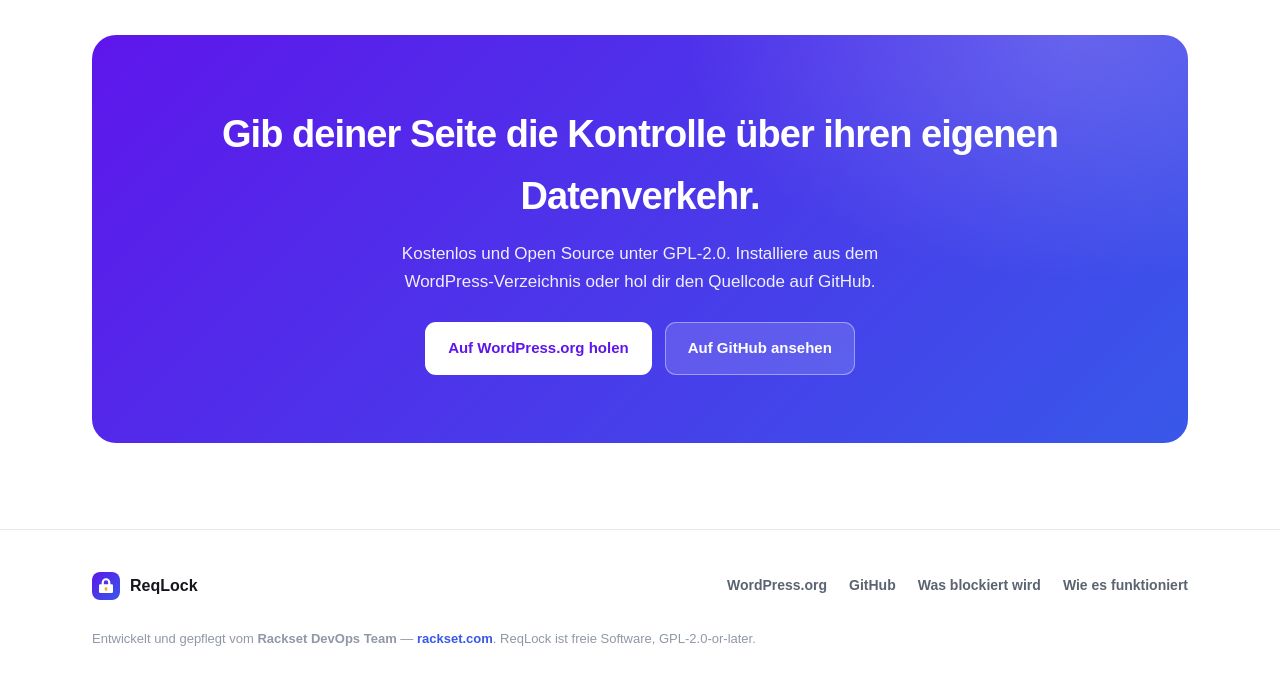
==== commit fcfea99c: "site: add Free-vs-Pro pricing section + launch on reqlock.com - New Pricing/Pro section (Free vs Pro" ====
--- a/landing/site/de/index.html
+++ b/landing/site/de/index.html
@@ -177,21 +177,21 @@
   [dir=rtl] .hero h1,[dir=rtl] .sec-head h2{letter-spacing:0}
 </style>
   <meta name="robots" content="index,follow,max-image-preview:large,max-snippet:-1" />
-  <link rel="canonical" href="https://apps.rackset.com/reqlock/de/" />
-  <link rel="alternate" hreflang="x-default" href="https://apps.rackset.com/reqlock/" />
-  <link rel="alternate" hreflang="en" href="https://apps.rackset.com/reqlock/" />
-  <link rel="alternate" hreflang="de" href="https://apps.rackset.com/reqlock/de/" />
-  <link rel="alternate" hreflang="es" href="https://apps.rackset.com/reqlock/es/" />
-  <link rel="alternate" hreflang="fr" href="https://apps.rackset.com/reqlock/fr/" />
-  <link rel="alternate" hreflang="fa" href="https://apps.rackset.com/reqlock/fa/" />
-  <link rel="alternate" hreflang="ja" href="https://apps.rackset.com/reqlock/ja/" />
-  <link rel="alternate" hreflang="zh-Hans" href="https://apps.rackset.com/reqlock/zh/" />
+  <link rel="canonical" href="https://reqlock.com/de/" />
+  <link rel="alternate" hreflang="x-default" href="https://reqlock.com/" />
+  <link rel="alternate" hreflang="en" href="https://reqlock.com/" />
+  <link rel="alternate" hreflang="de" href="https://reqlock.com/de/" />
+  <link rel="alternate" hreflang="es" href="https://reqlock.com/es/" />
+  <link rel="alternate" hreflang="fr" href="https://reqlock.com/fr/" />
+  <link rel="alternate" hreflang="fa" href="https://reqlock.com/fa/" />
+  <link rel="alternate" hreflang="ja" href="https://reqlock.com/ja/" />
+  <link rel="alternate" hreflang="zh-Hans" href="https://reqlock.com/zh/" />
   <meta property="og:type" content="website" />
   <meta property="og:site_name" content="ReqLock" />
   <meta property="og:title" content="ReqLock — Eine ausgehende Firewall für WordPress" />
   <meta property="og:description" content="ReqLock ist ein WordPress-Plugin mit zentralem Hauptschalter, das externe Internet-Aufrufe von Core, Themes und Plugins entschärft — für Ausfallsicherheit, Leistung, Datenschutz und Offline-Entwicklung. Ein Schalter, vollständig umkehrbar." />
-  <meta property="og:url" content="https://apps.rackset.com/reqlock/de/" />
-  <meta property="og:image" content="https://apps.rackset.com/reqlock/og.png" />
+  <meta property="og:url" content="https://reqlock.com/de/" />
+  <meta property="og:image" content="https://reqlock.com/og.png" />
   <meta property="og:image:width" content="1544" />
   <meta property="og:image:height" content="500" />
   <meta property="og:locale" content="de_DE" />
@@ -204,8 +204,8 @@
   <meta name="twitter:card" content="summary_large_image" />
   <meta name="twitter:title" content="ReqLock — Eine ausgehende Firewall für WordPress" />
   <meta name="twitter:description" content="ReqLock ist ein WordPress-Plugin mit zentralem Hauptschalter, das externe Internet-Aufrufe von Core, Themes und Plugins entschärft — für Ausfallsicherheit, Leistung, Datenschutz und Offline-Entwicklung. Ein Schalter, vollständig umkehrbar." />
-  <meta name="twitter:image" content="https://apps.rackset.com/reqlock/og.png" />
-  <script type="application/ld+json">{"@context": "https://schema.org", "@type": "SoftwareApplication", "name": "ReqLock", "description": "ReqLock ist ein WordPress-Plugin mit zentralem Hauptschalter, das externe Internet-Aufrufe von Core, Themes und Plugins entschärft — für Ausfallsicherheit, Leistung, Datenschutz und Offline-Entwicklung. Ein Schalter, vollständig umkehrbar.", "applicationCategory": "SecurityApplication", "operatingSystem": "WordPress", "url": "https://apps.rackset.com/reqlock/de/", "inLanguage": "de", "image": "https://apps.rackset.com/reqlock/og.png", "softwareLicense": "GPL-2.0-or-later", "isAccessibleForFree": true, "offers": {"@type": "Offer", "price": "0", "priceCurrency": "USD"}, "author": {"@type": "Organization", "name": "Rackset DevOps Team", "url": "https://rackset.com/"}, "downloadUrl": "https://de.wordpress.org/plugins/reqlock/"}</script>
+  <meta name="twitter:image" content="https://reqlock.com/og.png" />
+  <script type="application/ld+json">{"@context": "https://schema.org", "@type": "SoftwareApplication", "name": "ReqLock", "description": "ReqLock ist ein WordPress-Plugin mit zentralem Hauptschalter, das externe Internet-Aufrufe von Core, Themes und Plugins entschärft — für Ausfallsicherheit, Leistung, Datenschutz und Offline-Entwicklung. Ein Schalter, vollständig umkehrbar.", "applicationCategory": "SecurityApplication", "operatingSystem": "WordPress", "url": "https://reqlock.com/de/", "inLanguage": "de", "image": "https://reqlock.com/og.png", "softwareLicense": "GPL-2.0-or-later", "isAccessibleForFree": true, "offers": {"@type": "Offer", "price": "0", "priceCurrency": "USD"}, "author": {"@type": "Organization", "name": "Rackset DevOps Team", "url": "https://rackset.com/"}, "downloadUrl": "https://de.wordpress.org/plugins/reqlock/"}</script>
 </head>
 <body>
 
@@ -220,6 +220,7 @@
       <a class="lnk" href="#blocks" data-i18n="nav.blocks">Was blockiert wird</a>
       <a class="lnk" href="#how" data-i18n="nav.how">Wie es funktioniert</a>
       <a class="lnk" href="#features" data-i18n="nav.features">Funktionen</a>
+      <a class="lnk" href="#pricing" data-i18n="nav.pricing">Pricing</a>
     </nav>
     <div class="nav-cta">
       <span class="lang">
@@ -415,6 +416,45 @@
   </section>
 </div>
 
+<section id="pricing">
+  <div class="wrap">
+    <div class="sec-head">
+      <div class="kicker grad-text" data-i18n="pricing.kicker">Free core · optional Pro</div>
+      <h2 data-i18n="pricing.h2">Start free. Upgrade when you want more.</h2>
+      <p data-i18n="pricing.p">The free plugin is the complete outbound firewall. ReqLock Pro adds performance &amp; privacy automation on top.</p>
+    </div>
+    <div style="display:flex;gap:20px;flex-wrap:wrap;align-items:stretch;max-width:880px;margin:0 auto">
+      <div style="flex:1;min-width:260px;border:1px solid var(--line);border-radius:16px;padding:24px">
+        <h3 style="margin:0 0 4px;font-size:20px" data-i18n="price.free.name">Free</h3>
+        <div style="font-size:34px;font-weight:800;margin:6px 0"><span data-i18n="price.free.amt">$0</span></div>
+        <p style="color:var(--muted);margin:0 0 14px" data-i18n="price.free.tag">The complete egress firewall — forever free, GPL-2.0.</p>
+        <ul style="list-style:none;padding:0;margin:0 0 18px;line-height:1.9">
+          <li data-i18n="price.free.f1">✓ Master switch — block all external calls</li>
+          <li data-i18n="price.free.f2">✓ Per-category toggles + allow-list</li>
+          <li data-i18n="price.free.f3">✓ Detected-hosts panel with source attribution</li>
+          <li data-i18n="price.free.f4">✓ Block-list mode (up to 2 hosts)</li>
+        </ul>
+        <a class="btn btn-primary" href="https://de.wordpress.org/plugins/reqlock/" style="width:100%;justify-content:center" data-i18n="price.free.cta">Get it on WordPress.org</a>
+      </div>
+      <div style="flex:1;min-width:260px;border:2px solid #2271b1;border-radius:16px;padding:24px;position:relative">
+        <div style="position:absolute;top:-12px;right:18px;background:#2271b1;color:#fff;font-size:12px;font-weight:700;padding:4px 10px;border-radius:999px" data-i18n="price.pro.badge">Coming soon</div>
+        <h3 style="margin:0 0 4px;font-size:20px" data-i18n="price.pro.name">Pro</h3>
+        <div style="font-size:34px;font-weight:800;margin:6px 0"><span data-i18n="price.pro.amt">from $49</span><small style="font-size:15px;font-weight:600;color:var(--muted)" data-i18n="price.pro.per">/year</small></div>
+        <p style="color:var(--muted);margin:0 0 14px" data-i18n="price.pro.tag">Everything in Free, plus automation:</p>
+        <ul style="list-style:none;padding:0;margin:0 0 18px;line-height:1.9">
+          <li data-i18n="price.pro.f1">★ Localize external fonts, JS &amp; CSS (GDPR, faster)</li>
+          <li data-i18n="price.pro.f2">★ Serve cached resources during an outage</li>
+          <li data-i18n="price.pro.f3">★ Lazy-load embeds &amp; images</li>
+          <li data-i18n="price.pro.f4">★ Auto-detect &amp; block slow hosts</li>
+          <li data-i18n="price.pro.f5">★ Unlimited block-list + *.wildcard subdomains</li>
+        </ul>
+        <span class="btn btn-light" style="width:100%;justify-content:center;opacity:.75;cursor:default" data-i18n="price.pro.cta">Coming soon</span>
+      </div>
+    </div>
+    <p style="text-align:center;color:var(--muted);margin-top:18px;font-size:14px" data-i18n="price.tiers">Pro plans: 1 site $49 · 5 sites $99 · 100 sites $179 · unlimited $299 — per year.</p>
+  </div>
+</section>
+
 <section>
   <div class="wrap">
     <div class="cta-band">
@@ -445,7 +485,7 @@
 </footer>
 
 
-<script id="rql-rt" type="application/json">{"lang":"de","langs":[{"code":"en","name":"English","url":"https://apps.rackset.com/reqlock/"},{"code":"de","name":"Deutsch","url":"https://apps.rackset.com/reqlock/de/"},{"code":"es","name":"Español","url":"https://apps.rackset.com/reqlock/es/"},{"code":"fr","name":"Français","url":"https://apps.rackset.com/reqlock/fr/"},{"code":"fa","name":"فارسی","url":"https://apps.rackset.com/reqlock/fa/"},{"code":"ja","name":"日本語","url":"https://apps.rackset.com/reqlock/ja/"},{"code":"zh","name":"简体中文","url":"https://apps.rackset.com/reqlock/zh/"}],"demo":{"stateOff":"Aus — Seite erreicht das Internet frei","stateOn":"Ein — nur deine eigene Domain ist erreichbar","footOff":"Aufrufe verlassen den Server","footOn":"Sofort fehlgeschlagen — kein Timeout, keine Daten gesendet","blocked":"BLOCKIERT","sent":"gesendet","blockedword":"blockiert"}}</script>
+<script id="rql-rt" type="application/json">{"lang":"de","langs":[{"code":"en","name":"English","url":"https://reqlock.com/"},{"code":"de","name":"Deutsch","url":"https://reqlock.com/de/"},{"code":"es","name":"Español","url":"https://reqlock.com/es/"},{"code":"fr","name":"Français","url":"https://reqlock.com/fr/"},{"code":"fa","name":"فارسی","url":"https://reqlock.com/fa/"},{"code":"ja","name":"日本語","url":"https://reqlock.com/ja/"},{"code":"zh","name":"简体中文","url":"https://reqlock.com/zh/"}],"demo":{"stateOff":"Aus — Seite erreicht das Internet frei","stateOn":"Ein — nur deine eigene Domain ist erreichbar","footOff":"Aufrufe verlassen den Server","footOn":"Sofort fehlgeschlagen — kein Timeout, keine Daten gesendet","blocked":"BLOCKIERT","sent":"gesendet","blockedword":"blockiert"}}</script>
 <script>
 (function(){
   var RT=JSON.parse(document.getElementById('rql-rt').textContent);
